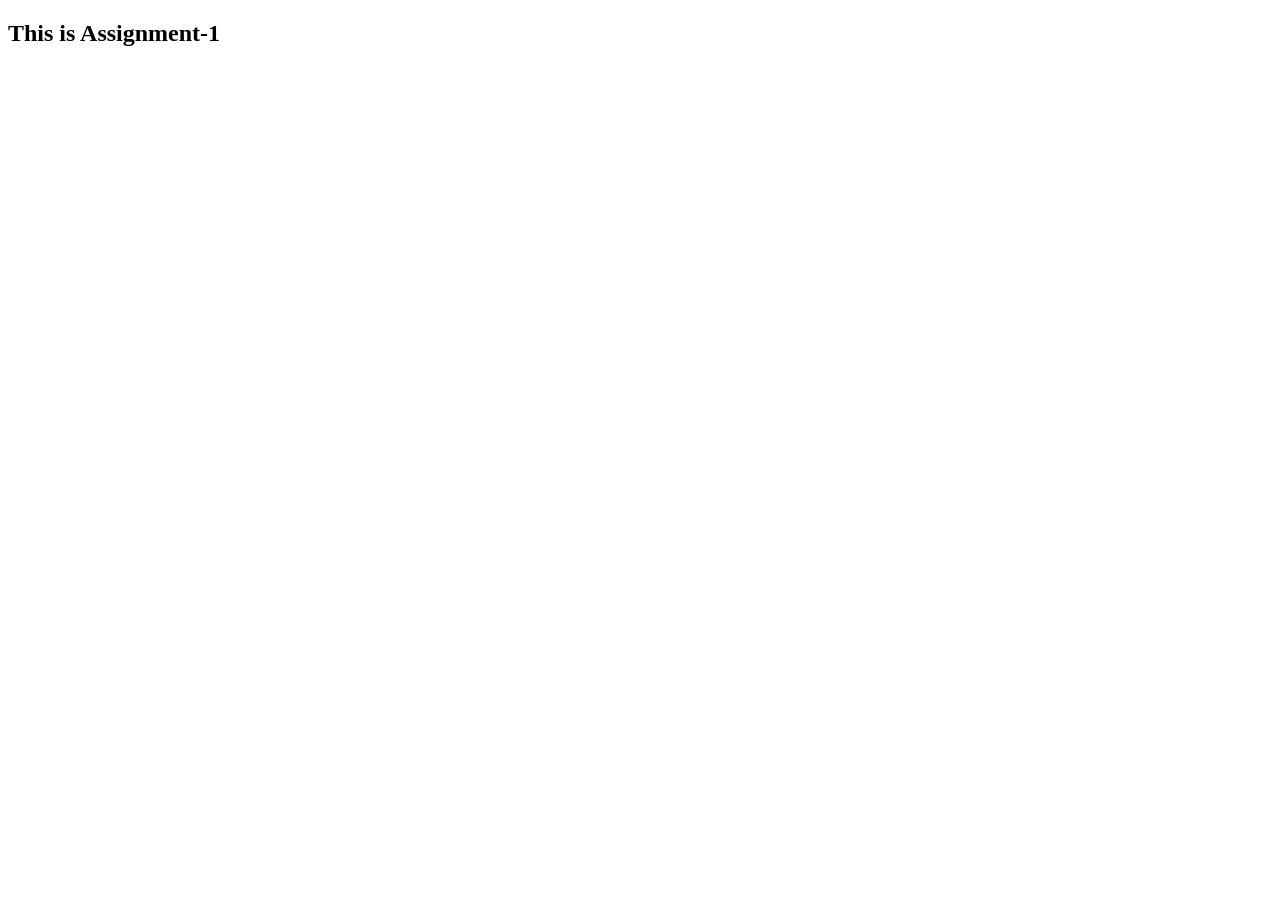
==== assignment-1.html @ f838b8c1 "first commit" ====
<!DOCTYPE html>
<html lang="en">
<head>
    <meta charset="UTF-8">
    <meta name="viewport" content="width=device-width, initial-scale=1.0">
    <link rel="stylesheet" href="CSS/styleses.css">
    <title>Assignment-01</title>
</head>
<body>
    <h2>This is Assignment-1</h2>
</body>
</html>
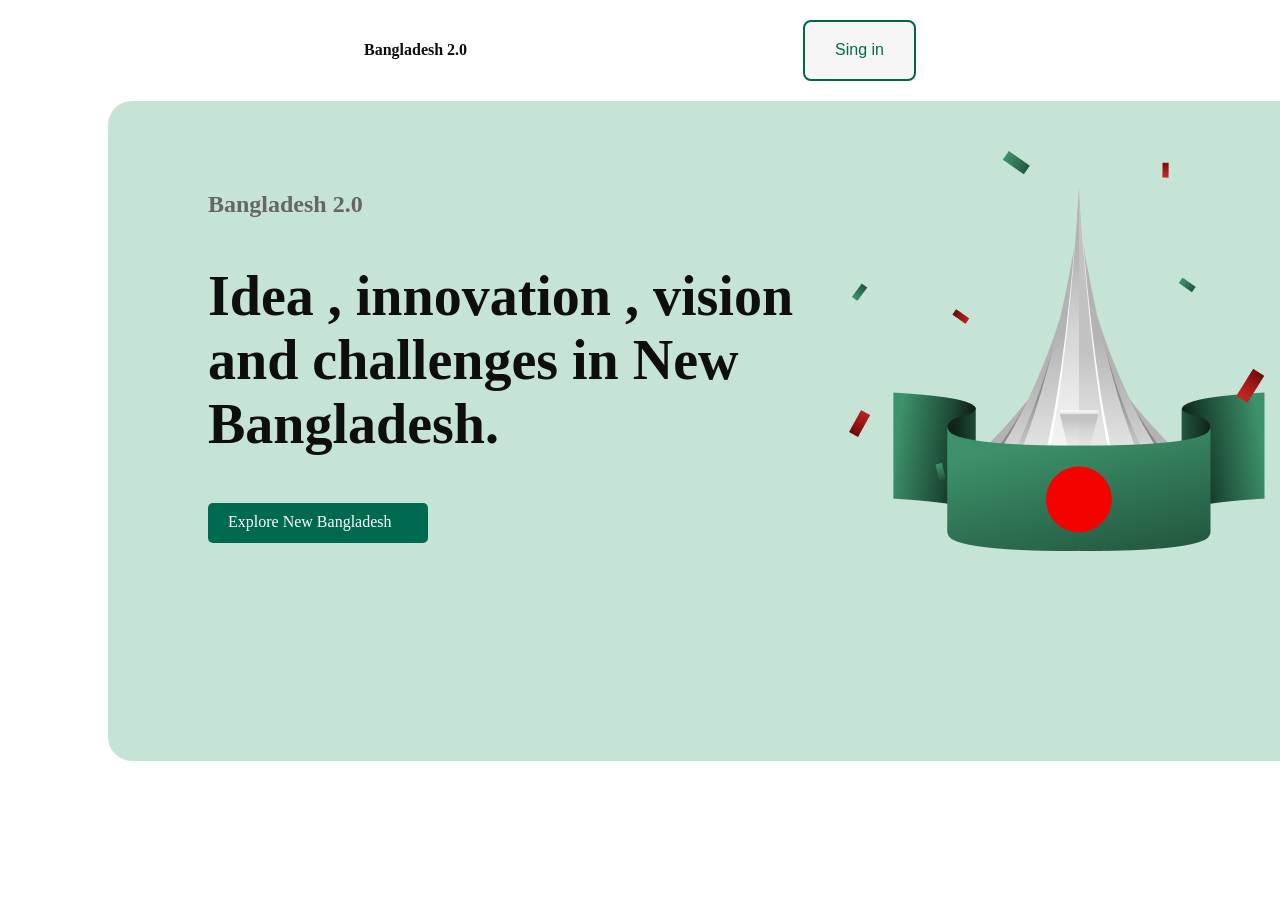
==== commit b97cb585: "This is banner section" ====
--- a/assignment-1.html
+++ b/assignment-1.html
@@ -7,6 +7,30 @@
     <title>Assignment-01</title>
 </head>
 <body>
-    <h2>This is Assignment-1</h2>
+    <div class="head-line">
+        <h4>Bangladesh 2.0</h4>
+        <button class="btn">Sing in</button>
+    </div>
+  <header>
+     <nav>
+        <div class="banner">
+            <div class="banner-description">
+               <h5>Bangladesh 2.0</h5>
+               <h1>Idea , innovation ,
+                   vision and challenges in New Bangladesh.</h1>
+               <div class="banner-btn">Explore New Bangladesh</div>
+            </div>
+            <div class="banner-image">
+                 <img src="assets/hero.png" alt="">
+            </div>
+         </div>
+     </nav>
+  </header>
+  <main>
+
+  </main>
+  <footer>
+
+  </footer>
 </body>
 </html>
--- a/CSS/styleses.css
+++ b/CSS/styleses.css
@@ -0,0 +1,71 @@
+/* This is head-line side work */
+.head-line{
+    display: flex;
+    justify-content:space-evenly;
+    margin: 20px;
+}
+.head-line h4{
+    font-size: 32px bold;
+    color: #0E0E0E;
+}
+.btn{
+    
+  background-color:#F5F5F5;
+  color: #006A50; 
+  border: 2px solid #006644; 
+  padding: 10px 30px;
+  font-size: 16px;
+  border-radius: 8px;
+  cursor: pointer;
+
+}
+/* banner park work */
+.banner{
+  margin-left: 90px;
+  background-color: #C6E4D6;
+  height: 560px;
+  width:1280px ;
+  display: flex;
+  padding: 50px 80px; */
+ align-items: center;
+  opacity: 100%;
+  border-radius: 24px;
+}
+h1{
+  color: #0E0E0E;
+  font-size: 56px;
+}
+h5{
+  color: #666;
+  font-size: 24px;
+  margin-bottom: 10px;
+}
+.banner-description{
+  margin-left: 20px;
+   width: 640px;
+   height: 360px;
+  
+}
+.banner-btn{
+  background-color: #006A50;
+  color: white;
+  padding: 10px 20px;
+  border: none;
+  height: 20px;
+  width: 180px;
+  border-radius: 5px;
+  cursor: pointer;
+  margin-bottom: 20px;
+  opacity: 100%;
+}
+.banner-image{
+  width: 474px;
+  height: 400px;
+  border-radius: 10px;
+}
+nav{
+  display: flex;
+    align-items: center;
+    justify-content: space-between;
+    margin:0px 10px;
+}
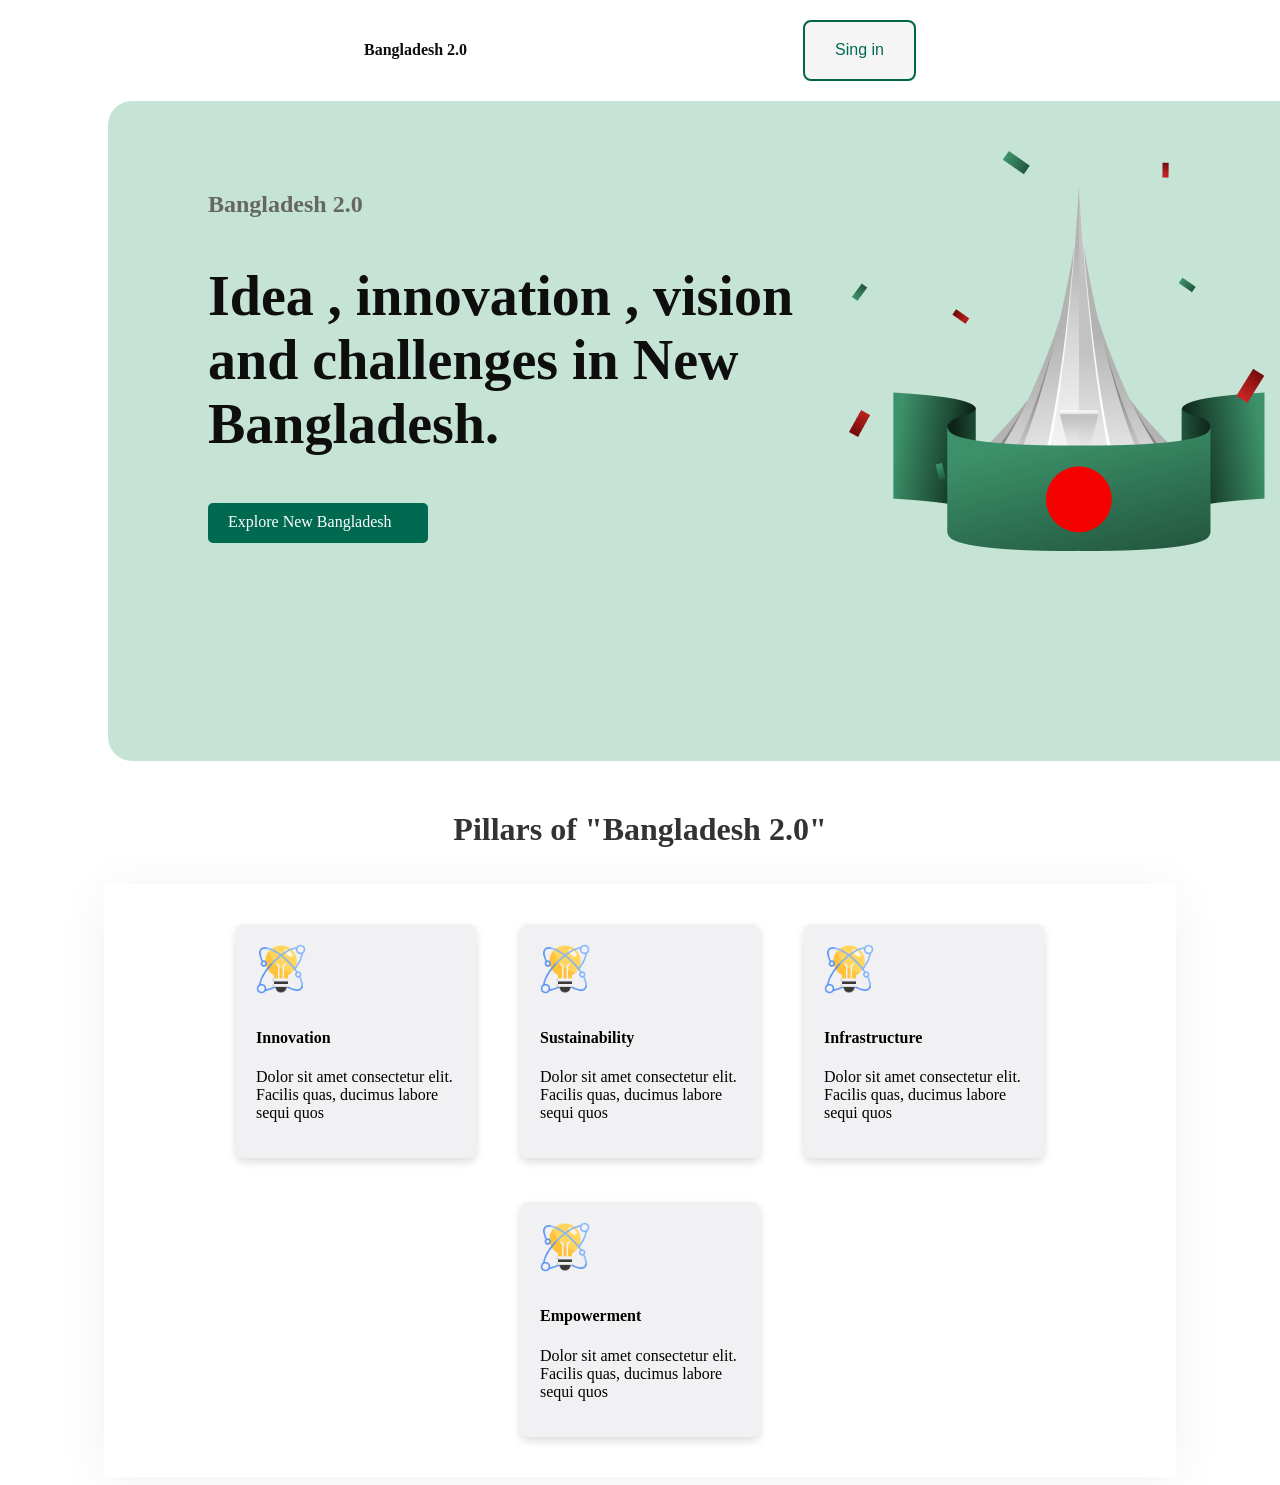
==== commit d2bb0608: "This is card part work" ====
--- a/assignment-1.html
+++ b/assignment-1.html
@@ -24,10 +24,36 @@
                  <img src="assets/hero.png" alt="">
             </div>
          </div>
-     </nav>
   </header>
   <main>
-
+        <section class="card">
+            <h2>Pillars of "Bangladesh 2.0"</h2>
+        <div class="card-info">
+            
+                <div class="card-part">
+                    <img src="assets/card-icon.png" alt="">
+                    <h4>Innovation</h4>
+                    <p>Dolor sit amet consectetur elit. Facilis quas, ducimus labore sequi quos </p>
+                </div>
+                <div class="card-part">
+                    <img src="assets/card-icon.png" alt="">
+                    <h4>Sustainability</h4>
+                    <p>Dolor sit amet consectetur elit. Facilis quas, ducimus labore sequi quos </p>
+                </div>
+                <div class="card-part">
+                    <img src="assets/card-icon.png" alt="">
+                    <h4>Infrastructure</h4>
+                    <p>Dolor sit amet consectetur elit. Facilis quas, ducimus labore sequi quos </p>
+                </div>
+                <div class="card-part">
+                    <img src="assets/card-icon.png" alt="">
+                   <h4>Empowerment</h4>
+                    <p>Dolor sit amet consectetur elit. Facilis quas, ducimus labore sequi quos </p>
+                </div>
+        </div>
+        </section>
+           
+    </nav>
   </main>
   <footer>
 
--- a/CSS/styleses.css
+++ b/CSS/styleses.css
@@ -68,4 +68,84 @@
     align-items: center;
     justify-content: space-between;
     margin:0px 10px;
-}+}
+/* card style */
+.card-part{
+  background-color: #F1F1F3;
+  border-radius: 8px;
+  padding: 20px;
+  width: 200px;
+  text-align: center;
+  box-shadow: 0 4px 8px rgb(223, 220, 220);
+  margin-bottom: 24px;
+
+}
+ .card-header{
+  margin-left: 90px;
+  font-size: 80px bold;
+ }
+ .card-description{
+
+ }
+ 
+.card-part img{
+  width: 50px;
+  margin-bottom:10px;
+}
+/* .card{
+  display: flex;
+  gap: 24px;
+}
+.card-info{
+  display: flex;
+  padding: 30px;
+  border-radius: 5px;
+  box-shadow: 0px 6px 50px 0px rgba(0, 0, 0, 0.06);
+}
+.card-part{
+      margin: 10px 30px 20px 30px;
+      padding: 10px 20px 10px 20px;
+}
+h2{
+  font-size: 24px bold;
+  margin-top: 100px;
+  margin-bottom: 5px;
+} */
+ /* Card Section Layout */
+.card {
+  display: flex;
+  flex-direction: column;
+  align-items: center;
+  text-align: center;
+  gap: 16px;
+}
+
+h2 {
+  font-size: 32px;
+  font-weight: bold;
+  margin-top: 50px;
+  margin-bottom: 20px;
+  color: #333;
+}
+
+.card-info {
+  display: flex;
+  justify-content: center;
+  flex-wrap: wrap;
+  gap: 24px;
+  padding: 30px;
+  border-radius: 5px;
+  box-shadow: 0px 6px 50px 0px rgba(0, 0, 0, 0.06);
+  max-width: 80%;
+  margin: 0 auto;
+}
+
+.card-part {
+  background-color: #F1F1F3;
+  border-radius: 8px;
+  padding: 20px;
+  width: 200px;
+  text-align:left;
+  box-shadow: 0 4px 8px rgb(223, 220, 220);
+  margin: 10px;
+}
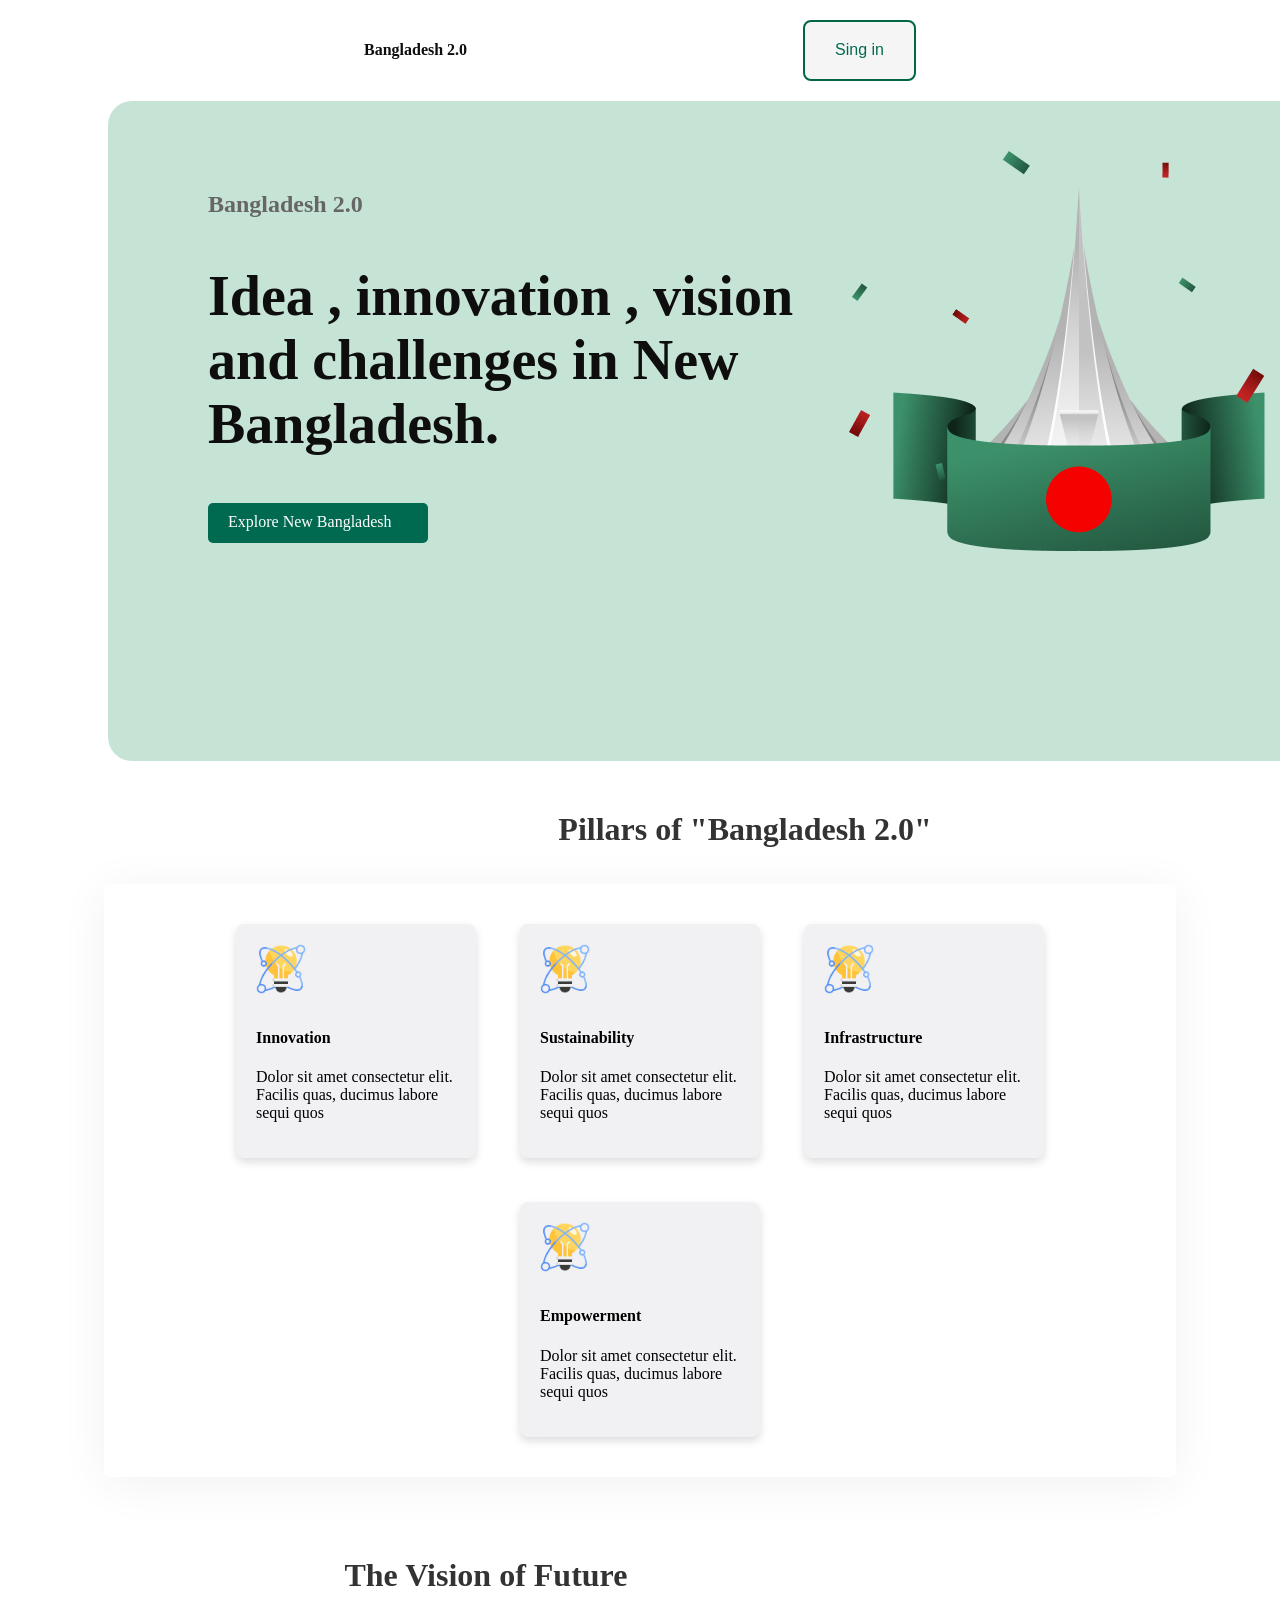
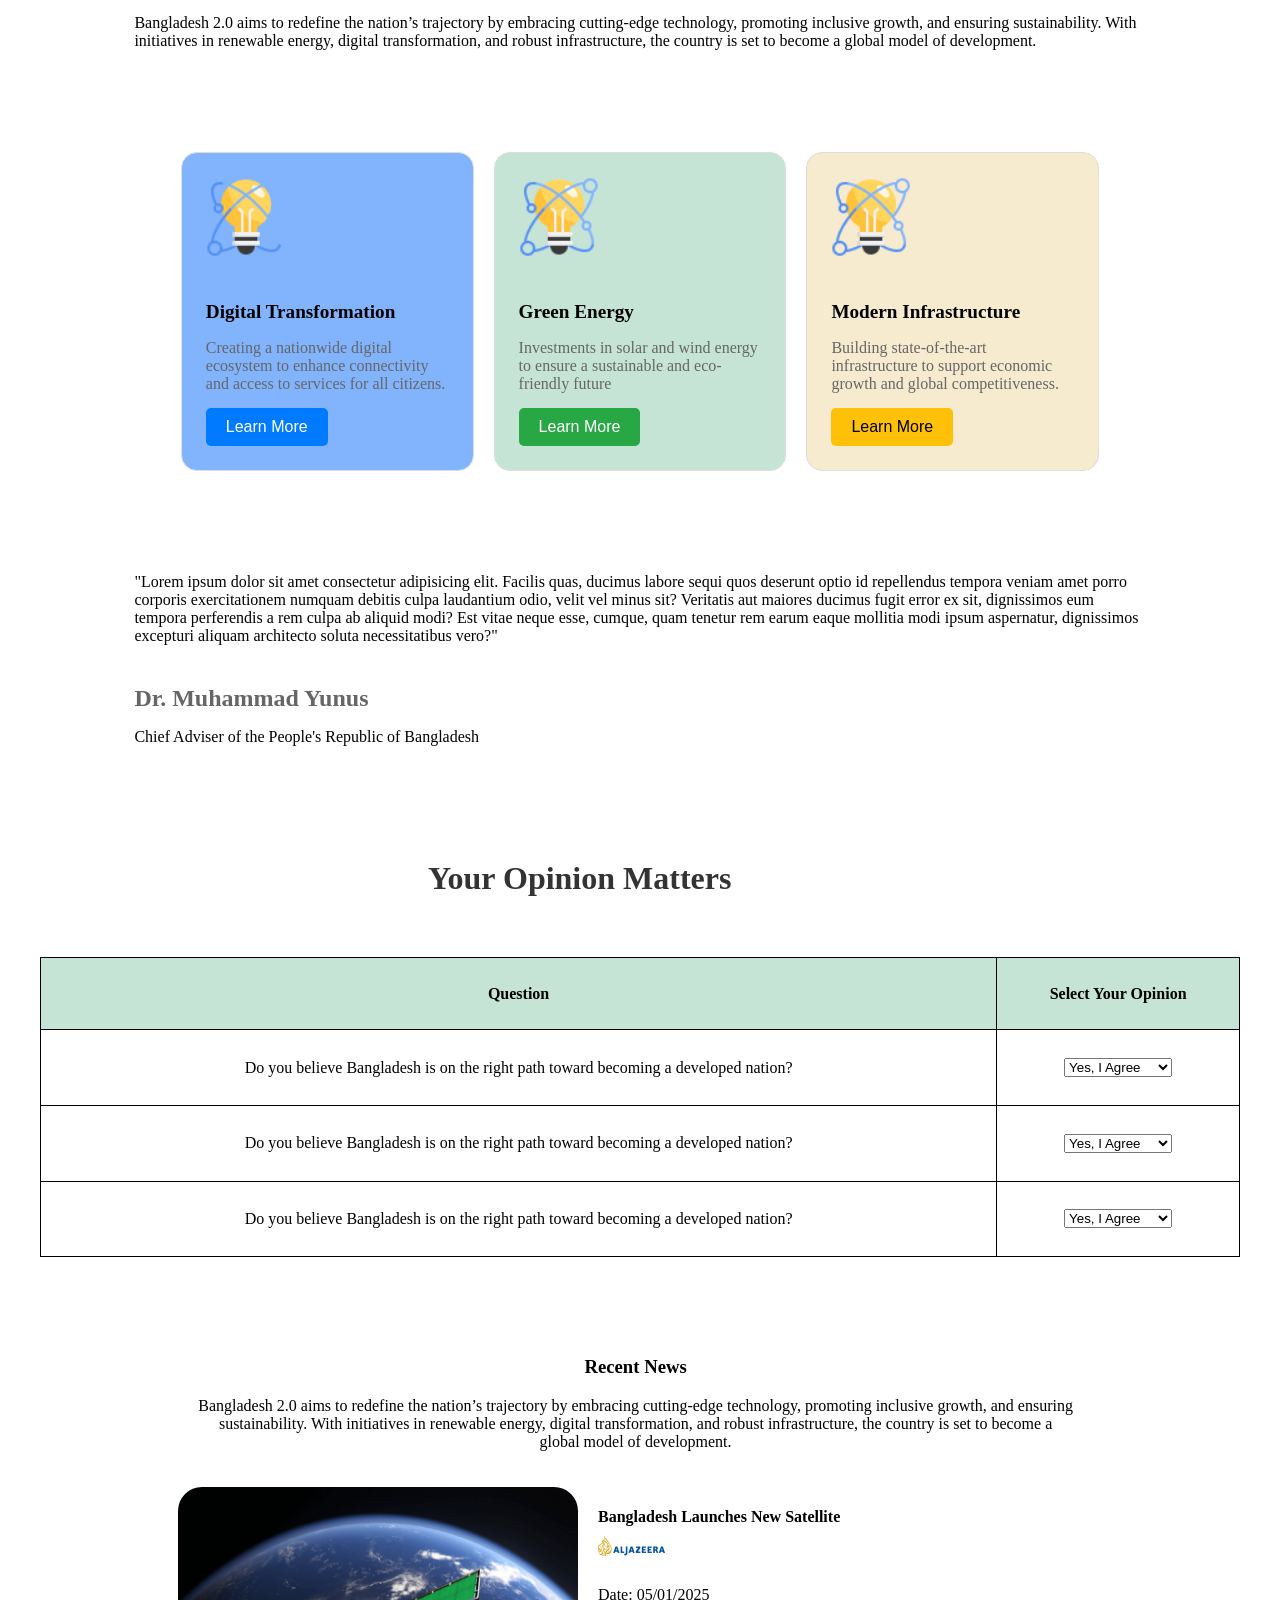
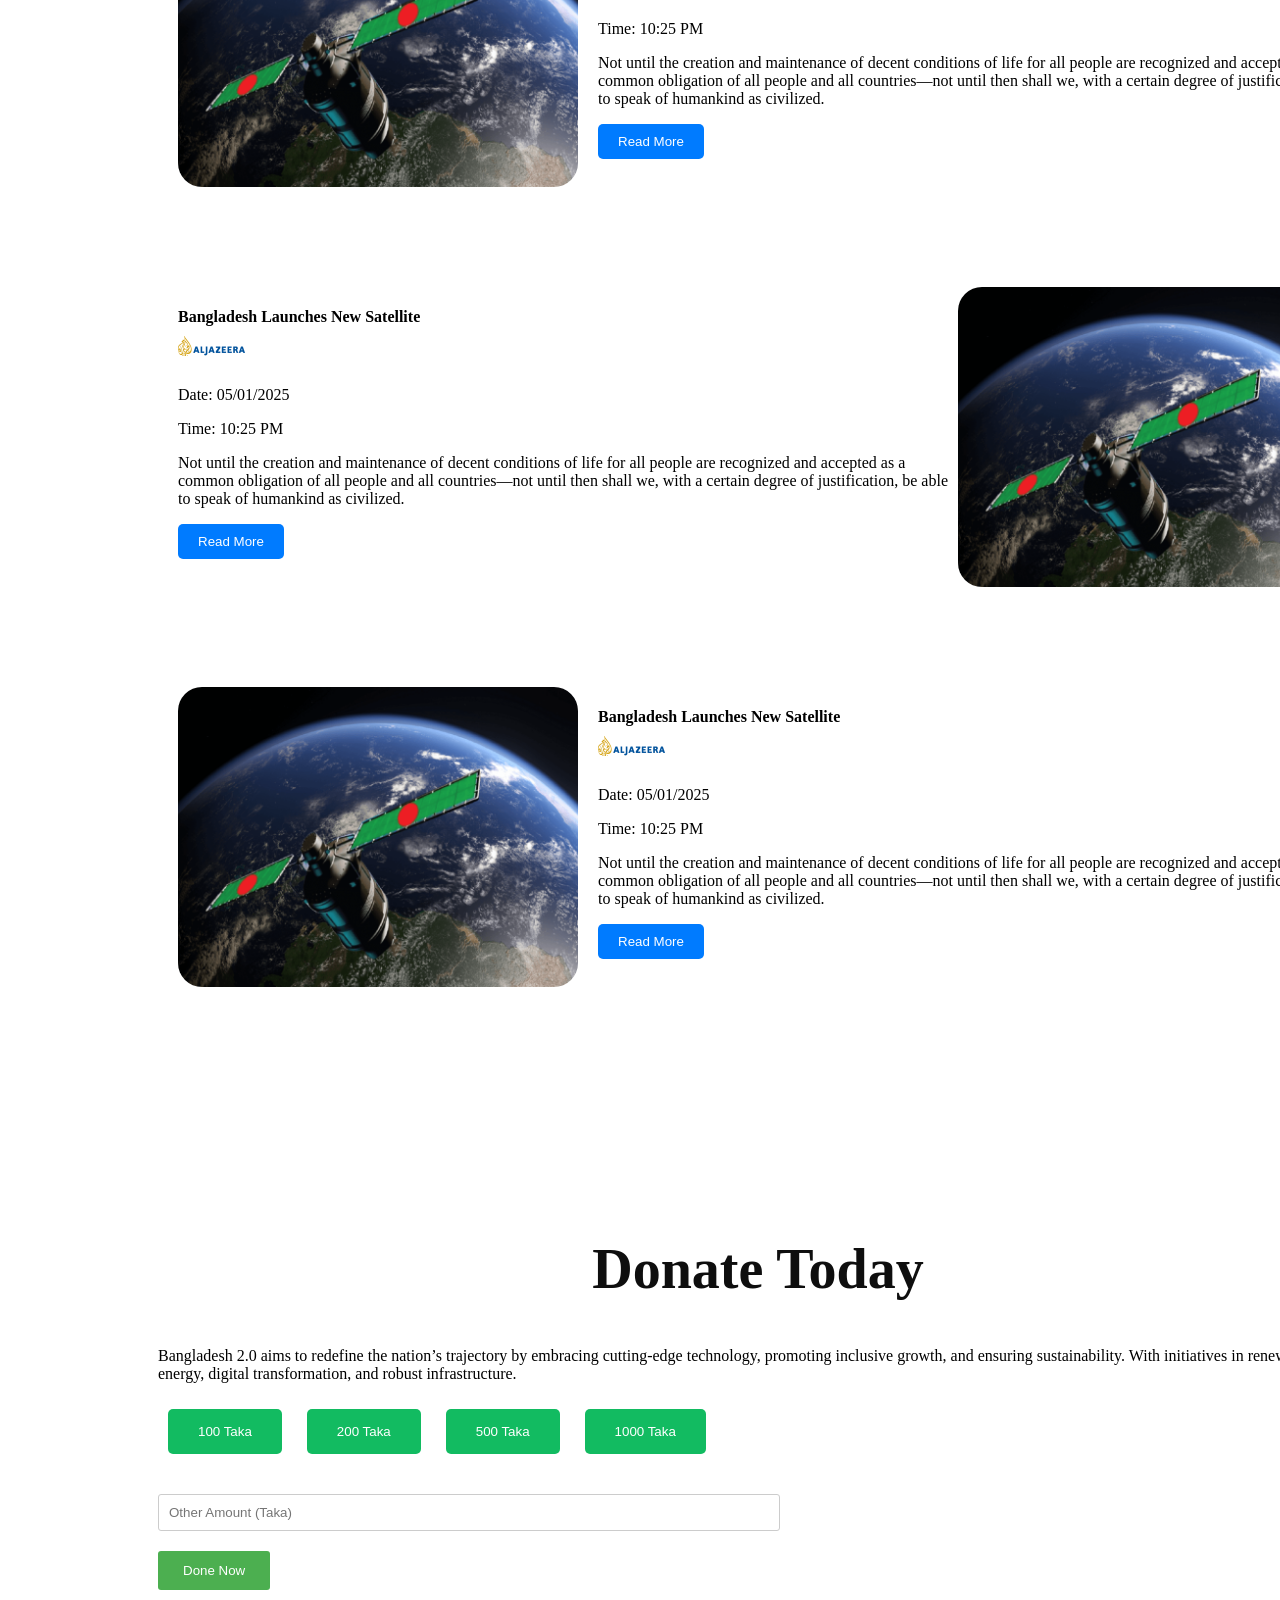
==== commit 9ca56647: "This is working 80%" ====
--- a/assignment-1.html
+++ b/assignment-1.html
@@ -24,8 +24,10 @@
                  <img src="assets/hero.png" alt="">
             </div>
          </div>
+         </nav>
   </header>
   <main>
+    <!-- card section part -->
         <section class="card">
             <h2>Pillars of "Bangladesh 2.0"</h2>
         <div class="card-info">
@@ -52,8 +54,280 @@
                 </div>
         </div>
         </section>
-           
-    </nav>
+    <section class="vission">
+       <div class="head-titile">
+        <h2>The Vision of Future</h2>
+        <p>Bangladesh 2.0 aims to redefine the nation’s trajectory by embracing cutting-edge technology, promoting inclusive growth, and ensuring sustainability. With initiatives in renewable energy, digital transformation, and robust infrastructure, the country is set to become a global model of development.</p>
+       </div><br>
+             <div class="vission-part">
+                <div class="vission-card1">
+                    <img src="assets/card-icon.png" alt="">
+                    <h4>Digital Transformation</h4>
+                    <p>Creating a nationwide digital ecosystem to enhance connectivity and access to services for all citizens.</p>
+                    <button class="btn-1">Learn More</button>
+                 </div>
+                 <div class="vission-card2">
+                    <img src="assets/card-icon.png" alt="">
+                    <h4>Green Energy</h4>
+                    <p>Investments in solar and wind energy to ensure a sustainable and eco-friendly future</p>
+                    <button class="btn-2">Learn More</button>
+                 </div>
+                 <div class="vission-card3">
+                    <img src="assets/card-icon.png" alt="">
+                    <h4>Modern Infrastructure</h4>
+                    <p>Building state-of-the-art infrastructure to support economic growth and global competitiveness.</p>
+                    <button class="btn-3">Learn More</button>
+                 </div>
+             </div>
+       <br>
+       <div class="address">
+            <p>"Lorem ipsum dolor sit amet consectetur adipisicing elit. Facilis quas, ducimus labore sequi quos deserunt optio id repellendus tempora veniam amet porro corporis exercitationem numquam debitis culpa laudantium odio, velit vel minus sit? Veritatis aut maiores ducimus fugit error ex sit, dignissimos eum tempora perferendis a rem culpa ab aliquid modi? Est vitae neque esse, cumque, quam tenetur rem earum eaque mollitia modi ipsum aspernatur, dignissimos excepturi aliquam architecto soluta necessitatibus vero?"</p>
+            <h5>Dr. Muhammad Yunus</h5>
+            <p>Chief Adviser of the People's Republic of Bangladesh</p><br>
+       </div>
+    </section>
+    <!-- <section class="opinion">
+        <h3>Your Opinion Matters</h3>
+        <div class="form">
+            <div class="row">
+              <div class="col-left">
+                 Questions
+              </div>
+              <div class="col-right">
+                Select Your Opinion
+              </div>
+            </div>
+            <div class="row">
+              <div class="col-left">
+                Do you believe Bangladesh is on the right path toward becoming a developed nation?
+              </div>
+              <div class="col-right">
+                <select>
+                  <option value="yes">Yes, I Agree</option>
+                  <option value="no">No</option>
+                </select>
+              </div>
+            </div>
+        
+            <div class="row">
+              <div class="col-left">
+                Do you believe Bangladesh is on the right path toward becoming a developed nation?
+              </div>
+              <div class="col-right">
+                <select>
+                  <option value="yes">Yes, I Agree</option>
+                  <option value="no">No</option>
+                </select>
+              </div>
+            </div>
+        
+            <div class="row">
+              <div class="col-left">
+                Do you believe Bangladesh is on the right path toward becoming a developed nation?
+              </div>
+              <div class="col-right">
+                <select>
+                  <option value="yes">Yes, I Agree</option>
+                  <option value="no">No</option>
+                </select>
+              </div>
+            </div>
+          </div>
+    </section> -->
+    <div class="ht">
+        <h2>Your Opinion Matters</h2>
+    </div>
+    <div class="table-otp">
+      <table class="table">
+        <tr>
+          <th>Question</th>
+          <th>Select Your Opinion</th>
+        </tr>
+        <tr>
+          <td>Do you believe Bangladesh is on the right path toward becoming a developed nation?   </td>
+          <td class="optn">
+            <select >
+              <option  value="yes">Yes, I Agree</option>
+              <option value="no">No, I Disagree</option>
+            </select>
+          </td>
+        </tr>
+        <tr>
+          <td>Do you believe Bangladesh is on the right path toward becoming a developed nation?   </td>
+          <td class="optn">
+            <select>
+              <option value="yes">Yes, I Agree</option>
+              <option value="no">No, I Disagree</option>
+            </select>
+          </td>
+        </tr>
+        <tr>
+          <td>Do you believe Bangladesh is on the right path toward becoming a developed nation?   </td>
+          <td class="optn">
+            <select>
+              <option value="yes">Yes, I Agree</option>
+              <option value="no">No, I Disagree</option>
+            </select>
+          </td>
+        </tr>
+      </table>
+   </div>
+    <!-- <div class="view"> 
+      <div class="view-descrip">
+        <h3>Recent News</h3>
+        <p>Bangladesh 2.0 aims to redefine the nation’s trajectory by embracing cutting-edge technology, promoting inclusive growth, and ensuring sustainability. With initiatives in renewable energy, digital transformation, and robust infrastructure, the country is set to become a global model of development.</p>
+      </div>
+      <div class="view-des">
+        <div class="news-item"> 
+          <div class="image-container">
+            <img src="assets/satelite.png" alt="">
+          </div>
+          <div class="text-container">
+            <h4>Bangladesh Launches New Satellite</h4>
+            <a href=""><img src="assets/al-jazeera.png" alt=""></a> 
+            <div class="date">
+              <p>Date: 05/01/2025</p>
+            </div>
+            <div class="time">
+              <p>Time: 10.25 PM</p>
+            </div>
+            <p>Not until the creation and maintenance of decent conditions of life for all people are recognized and accepted as a common obligation of all people and all countries—not until then shall we, with a certain degree of justification, be able to speak of humankind as civilized.</p>
+            <button>Read More</button>
+          </div>
+        </div>
+      </div>
+      <div class="view-des, des">
+        <div class="news-item"> 
+          <div class="text-container">
+            <h4>Bangladesh Launches New Satellite</h4>
+            <a href=""><img src="assets/al-jazeera.png" alt=""></a> 
+            <div class="date">
+              <p>Date: 05/01/2025</p>
+            </div>
+            <div class="time">
+              <p>Time: 10.25 PM</p>
+            </div>
+            <p>Not until the creation and maintenance of decent conditions of life for all people are recognized and accepted as a common obligation of all people and all countries—not until then shall we, with a certain degree of justification, be able to speak of humankind as civilized.</p>
+            <button>Read More</button>
+            <div class="image-container">
+              <img src="assets/satelite.png" alt="">
+            </div>
+          </div>
+        </div>
+      </div>
+      <div class="view-des">
+        <div class="news-item"> 
+          <div class="image-container">
+            <img src="assets/satelite.png" alt="">
+          </div>
+          <div class="text-container">
+            <h4>Bangladesh Launches New Satellite</h4>
+            <a href=""><img src="assets/al-jazeera.png" alt=""></a> 
+            <div class="date">
+              <p>Date: 05/01/2025</p>
+            </div>
+            <div class="time">
+              <p>Time: 10.25 PM</p>
+            </div>
+            <p>Not until the creation and maintenance of decent conditions of life for all people are recognized and accepted as a common obligation of all people and all countries—not until then shall we, with a certain degree of justification, be able to speak of humankind as civilized.</p>
+            <button>Read More</button>
+          </div>
+        </div>
+      </div>
+    </div> -->
+    <div class="view">
+      <div class="view-descrip">
+        <h3>Recent News</h3>
+        <p>
+          Bangladesh 2.0 aims to redefine the nation’s trajectory by embracing cutting-edge technology, promoting inclusive growth, and ensuring sustainability. With initiatives in renewable energy, digital transformation, and robust infrastructure, the country is set to become a global model of development.
+        </p>
+      </div>
+    
+      <div class="veiw-disign">
+         <!-- News Item 1: Image on the Left -->
+      <div class="view-des">
+        <div class="news-item">
+          <div class="image-container">
+            <img src="assets/satelite.png" alt="Bangladesh Satellite">
+          </div>
+          <div class="text-container">
+            <h4>Bangladesh Launches New Satellite</h4>
+            <a href="#"><img src="assets/al-jazeera.png" alt="Al Jazeera"></a>
+            <div class="date">
+              <p>Date: 05/01/2025</p>
+            </div>
+            <div class="time">
+              <p>Time: 10:25 PM</p>
+            </div>
+            <p>
+              Not until the creation and maintenance of decent conditions of life for all people are recognized and accepted as a common obligation of all people and all countries—not until then shall we, with a certain degree of justification, be able to speak of humankind as civilized.
+            </p>
+            <button>Read More</button>
+          </div>
+        </div>
+      </div>
+    
+      <!-- News Item 2: Image on the Right -->
+      <div class="view-des">
+        <div class="news-item reverse-layout">
+          <div class="text-container">
+            <h4>Bangladesh Launches New Satellite</h4>
+            <a href="#"><img src="assets/al-jazeera.png" alt="Al Jazeera"></a>
+            <div class="date">
+              <p>Date: 05/01/2025</p>
+            </div>
+            <div class="time">
+              <p>Time: 10:25 PM</p>
+            </div>
+            <p>
+              Not until the creation and maintenance of decent conditions of life for all people are recognized and accepted as a common obligation of all people and all countries—not until then shall we, with a certain degree of justification, be able to speak of humankind as civilized.
+            </p>
+            <button>Read More</button>
+          </div>
+          <div class="image-container">
+            <img src="assets/satelite.png" alt="Bangladesh Satellite">
+          </div>
+        </div>
+      </div>
+    
+      <!-- News Item 3: Image on the Left -->
+      <div class="view-des">
+        <div class="news-item">
+          <div class="image-container">
+            <img src="assets/satelite.png" alt="Bangladesh Satellite">
+          </div>
+          <div class="text-container">
+            <h4>Bangladesh Launches New Satellite</h4>
+            <a href="#"><img src="assets/al-jazeera.png" alt="Al Jazeera"></a>
+            <div class="date">
+              <p>Date: 05/01/2025</p>
+            </div>
+            <div class="time">
+              <p>Time: 10:25 PM</p>
+            </div>
+            <p>
+              Not until the creation and maintenance of decent conditions of life for all people are recognized and accepted as a common obligation of all people and all countries—not until then shall we, with a certain degree of justification, be able to speak of humankind as civilized.
+            </p>
+            <button>Read More</button>
+          </div>
+        </div>
+      </div>
+      </div>
+    </div>
+    <!-- Donate part work -->
+    <section class="donate-part">
+      <h1 style="text-align: center;">Donate Today</h1>
+      <p>Bangladesh 2.0 aims to redefine the nation’s trajectory by embracing cutting-edge technology, promoting inclusive growth, and ensuring sustainability. With initiatives in renewable energy, digital transformation, and robust infrastructure.</p>
+      <div class="donation-options">
+        <button class="option">100 Taka</button>
+        <button class="option">200 Taka</button>
+        <button class="option">500 Taka</button>
+        <button class="option">1000 Taka</button>
+      </div>
+      <input type="text" id="otherAmount" placeholder="Other Amount (Taka)">
+
+      <button style="text-align: center" class="done-button">Done Now</button>
+    </section>
   </main>
   <footer>
 
--- a/CSS/styleses.css
+++ b/CSS/styleses.css
@@ -1,151 +1,385 @@
 /* This is head-line side work */
 .head-line{
-    display: flex;
-    justify-content:space-evenly;
-    margin: 20px;
+  display: flex;
+  justify-content:space-evenly;
+  margin: 20px;
 }
 .head-line h4{
-    font-size: 32px bold;
-    color: #0E0E0E;
+  font-size: 32px bold;
+  color: #0E0E0E;
 }
 .btn{
-    
-  background-color:#F5F5F5;
-  color: #006A50; 
-  border: 2px solid #006644; 
-  padding: 10px 30px;
-  font-size: 16px;
-  border-radius: 8px;
-  cursor: pointer;
+  
+background-color:#F5F5F5;
+color: #006A50; 
+border: 2px solid #006644; 
+padding: 10px 30px;
+font-size: 16px;
+border-radius: 8px;
+cursor: pointer;
 
 }
 /* banner park work */
 .banner{
-  margin-left: 90px;
-  background-color: #C6E4D6;
-  height: 560px;
-  width:1280px ;
+margin-left: 90px;
+background-color: #C6E4D6;
+height: 560px;
+width:1280px ;
+display: flex;
+padding: 50px 80px; */
+align-items: center;
+opacity: 100%;
+border-radius: 24px;
+}
+h1{
+color: #0E0E0E;
+font-size: 56px;
+}
+h5{
+color: #666;
+font-size: 24px;
+margin-bottom: 10px;
+}
+.banner-description{
+margin-left: 20px;
+ width: 640px;
+ height: 360px;
+
+}
+.banner-btn{
+background-color: #006A50;
+color: white;
+padding: 10px 20px;
+border: none;
+height: 20px;
+width: 180px;
+border-radius: 5px;
+cursor: pointer;
+margin-bottom: 20px;
+opacity: 100%;
+}
+.banner-image{
+width: 474px;
+height: 400px;
+border-radius: 10px;
+}
+nav{
+display: flex;
+  align-items: center;
+  justify-content: space-between;
+  margin:0px 10px;
+}
+/* card style */
+.card-part{
+background-color: #F1F1F3;
+border-radius: 8px;
+padding: 20px;
+width: 200px;
+text-align: center;
+box-shadow: 0 4px 8px rgb(223, 220, 220);
+margin-bottom: 24px;
+
+}
+.card-header{
+margin-left: 90px;
+font-size: 80px bold;
+}
+.card-part img{
+width: 50px;
+margin-bottom:10px;
+}
+.card {
+display: flex;
+flex-direction: column;
+align-items: center;
+text-align: center;
+gap: 16px;
+}
+
+h2 {
+font-size: 32px;
+font-weight: bold;
+margin-top: 50px;
+margin-bottom: 20px;
+color: #333;
+}
+
+.card-info {
+display: flex;
+justify-content: center;
+flex-wrap: wrap;
+gap: 24px;
+padding: 30px;
+border-radius: 5px;
+box-shadow: 0px 6px 50px 0px rgba(0, 0, 0, 0.06);
+max-width: 80%;
+margin: 0 auto;
+}
+
+.card-part {
+background-color: #F1F1F3;
+border-radius: 8px;
+padding: 20px;
+width: 200px;
+text-align:left;
+box-shadow: 0 4px 8px rgb(223, 220, 220);
+margin: 10px;
+}
+/* Vision cards container */
+.vission-part {
+display: flex;
+justify-content: center;
+gap: 20px;
+padding: 20px;
+border-radius: 10px;
+}
+
+.vission-card1 {
+background: #81B4FC;
+border: 1px solid #ddd;
+text-align:left;
+width: 25%;
+padding: 24px 24px;
+border-radius: 16px;
+}
+.vission-card2 {
+background: #C6E4D6;
+border: 1px solid #ddd;
+text-align:left;
+width: 25%;
+padding: 24px 24px;
+border-radius: 16px;
+}
+.vission-card3 {
+background: #F7EBCF;
+border: 1px solid #ddd;
+text-align:left;
+width: 25%;
+padding: 24px 24px;
+border-radius: 16px;
+}
+
+.vission-card1 img, .vission-card2 img, .vission-card3 img {
+width: 80px;
+height: auto;
+margin-bottom: 15px;
+}
+
+.vission-card1 h4, .vission-card2 h4, .vission-card3 h4 {
+font-size: 1.2rem;
+font-weight: bold;
+margin-bottom: 10px;
+}
+
+.vission-card1 p, .vission-card2 p, .vission-card3 p {
+font-size: 1rem;
+color: #666;
+margin-bottom: 15px;
+}
+
+/* Button styles with unique colors */
+.btn-1 {
+background-color: #007bff; /* Blue */
+color: white;
+border: none;
+padding: 10px 20px;
+border-radius: 5px;
+cursor: pointer;
+font-size: 1rem;
+/* transition: background-color 0.3s; */
+}
+
+.btn-1:hover {
+background-color: #0056b3;
+}
+
+.btn-2 {
+background-color: #28a745; /* Green */
+color: white;
+border: none;
+padding: 10px 20px;
+border-radius: 5px;
+cursor: pointer;
+font-size: 1rem;
+transition: background-color 0.3s;
+}
+
+.btn-2:hover {
+background-color: #1e7e34;
+}
+
+.btn-3 {
+background-color: #ffc107; /* Yellow */
+color: black;
+border: none;
+padding: 10px 20px;
+border-radius: 5px;
+cursor: pointer;
+font-size: 1rem;
+transition: background-color 0.3s;
+}
+
+.btn-3:hover {
+background-color: #e0a800;
+}
+.vission{
+display: flex;
+justify-content: center;
+flex-wrap: wrap;
+gap: 24px;
+padding: 30px;
+border-radius: 5px;
+max-width: 80%;
+margin: 0 auto;
+}
+
+
+/* Table-form */
+.table{
+  width:1200px;
+  height:300px;
+  border-radius: 16px;
+  border-collapse: collapse;
+}
+th, td, tr{
+border: 1px solid black;
+font-size: 16px black;
+text-align: center;
+}
+th{
+background-color: #C6E4D6;
+font-size: 20px black;
+}
+.otp{
+background-color: #0056b3;
+}
+.table-otp{
+display: flex;
+justify-content: center;
+gap: 20px;
+padding: 20px 32px;
+border-radius: 10px;
+margin-top: 40px;
+}
+.ht, h2{
+margin-left: 210px;
+font-size: 40px bold black;
+}
+/* veiw part work */
+.view {
+justify-content: space-between;
+margin-bottom: 20px;
+margin-left: 170px;
+}
+
+.view-descrip {
+margin-top: 40px;
+padding: 20px;
+}
+
+.view-des {
+width: 1200px;
+height: 400px;
+}
+
+.news-item {
+display: flex;
+}
+
+.image-container {
+height: 300px;
+width: 400px;
+margin-right: 20px;
+
+}
+
+.image-container img {
+width: 400px;
+height: 300px;
+border-radius: 24px;
+}
+
+.text-container h4 {
+margin-bottom: 10px;
+font-size: 40px bold;
+}
+
+.text-container a {
+display: inline-block;
+margin-bottom: 10px;
+}
+
+.text-container a img {
+height: 20px; 
+}
+
+.date, .time {
+margin-bottom: 5px;
+}
+
+button {
+background-color: #007bff;
+color: #fff;
+border: none;
+padding: 10px 20px;
+border-radius: 5px;
+cursor: pointer;
+}
+.veiw, .veiw-design{
+
+}
+.view-descrip {
+text-align: center;
+width: 80%;
+margin-bottom: 20px;
+}
+/* Donate part work */
+.donate-part{
+  height: 400px;
+  width: 1200px;
+  margin: 150px;
+}
+.container {
+  text-align: center;
+  padding: 20px;
+  background-color: #fff;
+  border-radius: 5px;
+}
+.donation-options {
   display: flex;
-  padding: 50px 80px; */
- align-items: center;
-  opacity: 100%;
-  border-radius: 24px;
-}
-h1{
-  color: #0E0E0E;
-  font-size: 56px;
-}
-h5{
-  color: #666;
-  font-size: 24px;
-  margin-bottom: 10px;
-}
-.banner-description{
-  margin-left: 20px;
-   width: 640px;
-   height: 360px;
-  
-}
-.banner-btn{
-  background-color: #006A50;
-  color: white;
-  padding: 10px 20px;
+  margin-bottom: 20px;
+}
+
+.option {
+  background-color: #12bb61;
   border: none;
-  height: 20px;
-  width: 180px;
+  padding: 15px 30px;
   border-radius: 5px;
   cursor: pointer;
+  margin: 10px 15px 20px 10px;
+  
+}
+
+.option:hover {
+  background-color: #09ef93;
+}
+
+#otherAmount {
+  width: 50%;
+  display: flex;
+  padding: 10px;
+  border: 1px solid #ccc;
+  border-radius: 3px;
   margin-bottom: 20px;
-  opacity: 100%;
-}
-.banner-image{
-  width: 474px;
-  height: 400px;
-  border-radius: 10px;
-}
-nav{
-  display: flex;
-    align-items: center;
-    justify-content: space-between;
-    margin:0px 10px;
-}
-/* card style */
-.card-part{
-  background-color: #F1F1F3;
-  border-radius: 8px;
-  padding: 20px;
-  width: 200px;
-  text-align: center;
-  box-shadow: 0 4px 8px rgb(223, 220, 220);
-  margin-bottom: 24px;
-
-}
- .card-header{
-  margin-left: 90px;
-  font-size: 80px bold;
- }
- .card-description{
-
- }
- 
-.card-part img{
-  width: 50px;
-  margin-bottom:10px;
-}
-/* .card{
-  display: flex;
-  gap: 24px;
-}
-.card-info{
-  display: flex;
-  padding: 30px;
-  border-radius: 5px;
-  box-shadow: 0px 6px 50px 0px rgba(0, 0, 0, 0.06);
-}
-.card-part{
-      margin: 10px 30px 20px 30px;
-      padding: 10px 20px 10px 20px;
-}
-h2{
-  font-size: 24px bold;
-  margin-top: 100px;
-  margin-bottom: 5px;
-} */
- /* Card Section Layout */
-.card {
-  display: flex;
-  flex-direction: column;
-  align-items: center;
-  text-align: center;
-  gap: 16px;
-}
-
-h2 {
-  font-size: 32px;
-  font-weight: bold;
-  margin-top: 50px;
-  margin-bottom: 20px;
-  color: #333;
-}
-
-.card-info {
-  display: flex;
+}
+
+.done-button {
+  background-color: #4CAF50;
+  color: white;
+  border: none;
+  padding: 12px 25px;
+  border-radius: 3px;
+  cursor: pointer;
   justify-content: center;
-  flex-wrap: wrap;
-  gap: 24px;
-  padding: 30px;
-  border-radius: 5px;
-  box-shadow: 0px 6px 50px 0px rgba(0, 0, 0, 0.06);
-  max-width: 80%;
-  margin: 0 auto;
-}
-
-.card-part {
-  background-color: #F1F1F3;
-  border-radius: 8px;
-  padding: 20px;
-  width: 200px;
-  text-align:left;
-  box-shadow: 0 4px 8px rgb(223, 220, 220);
-  margin: 10px;
-}
+  
+}
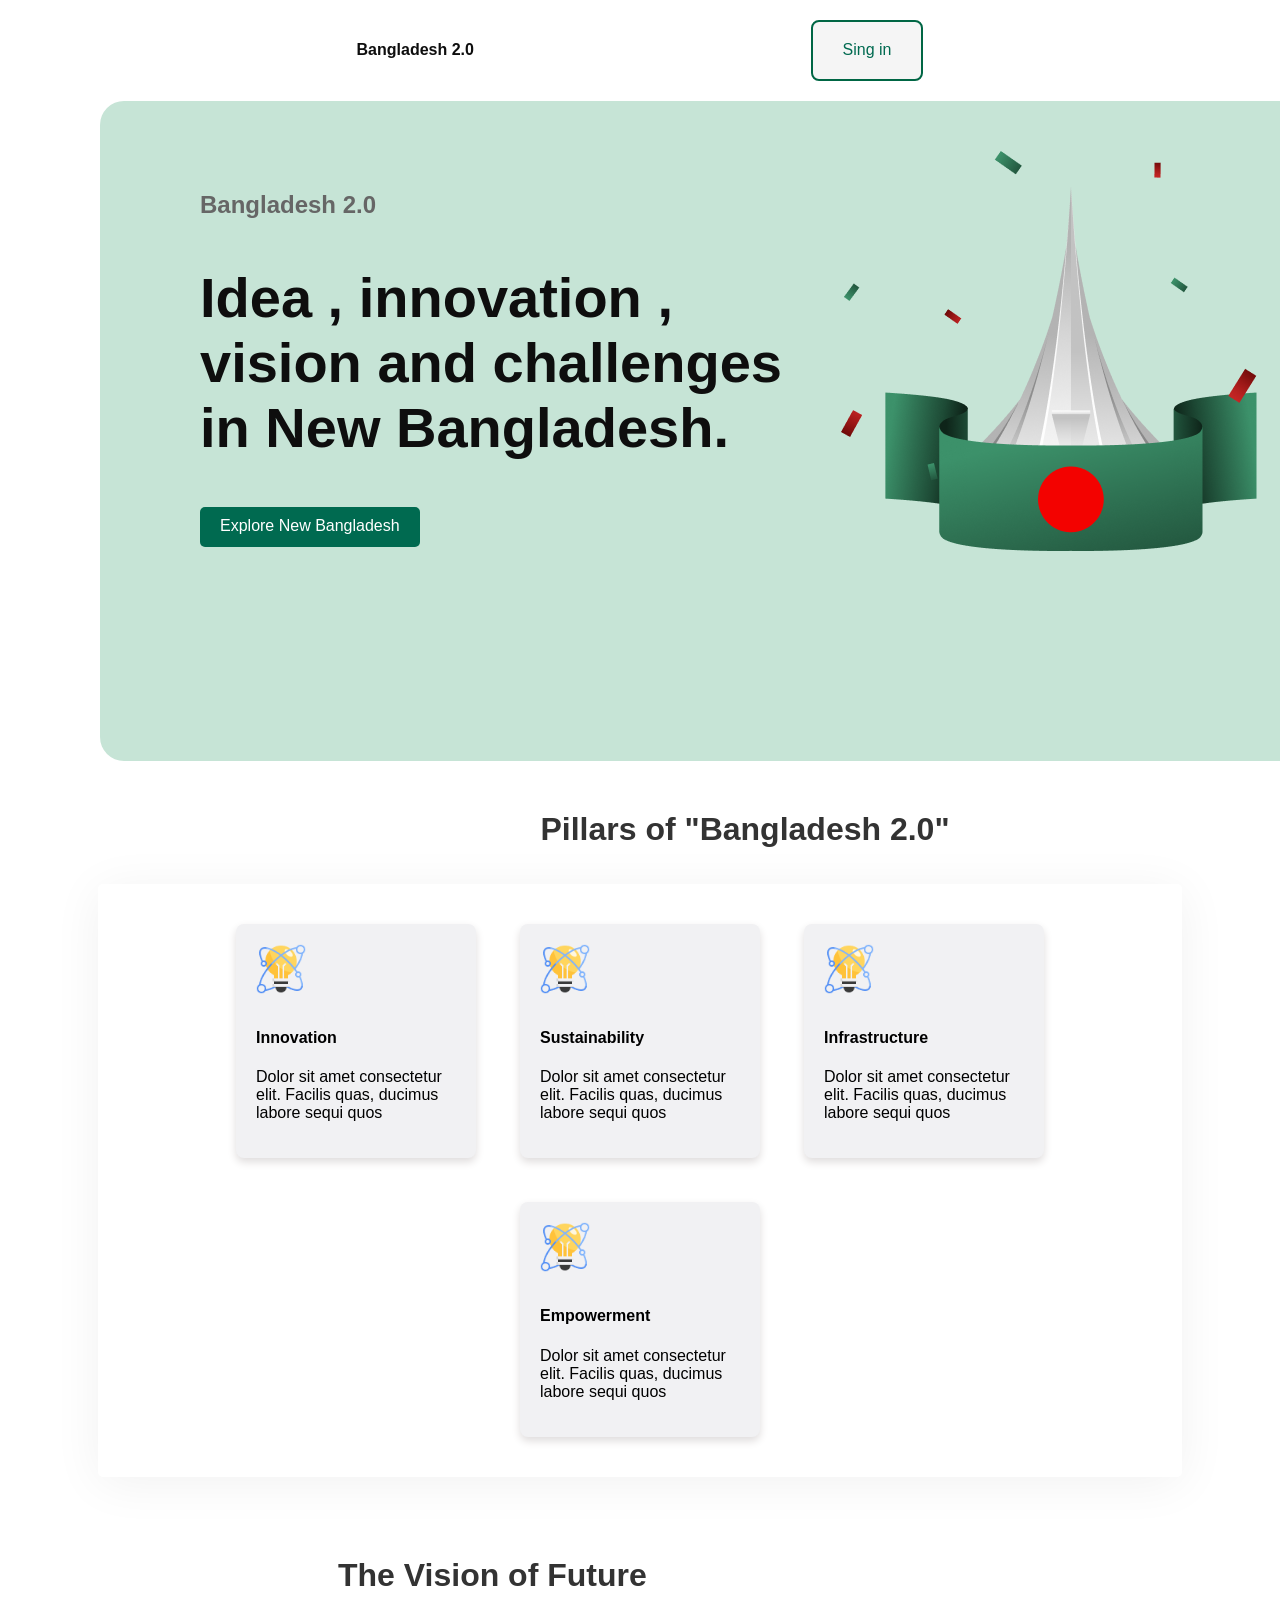
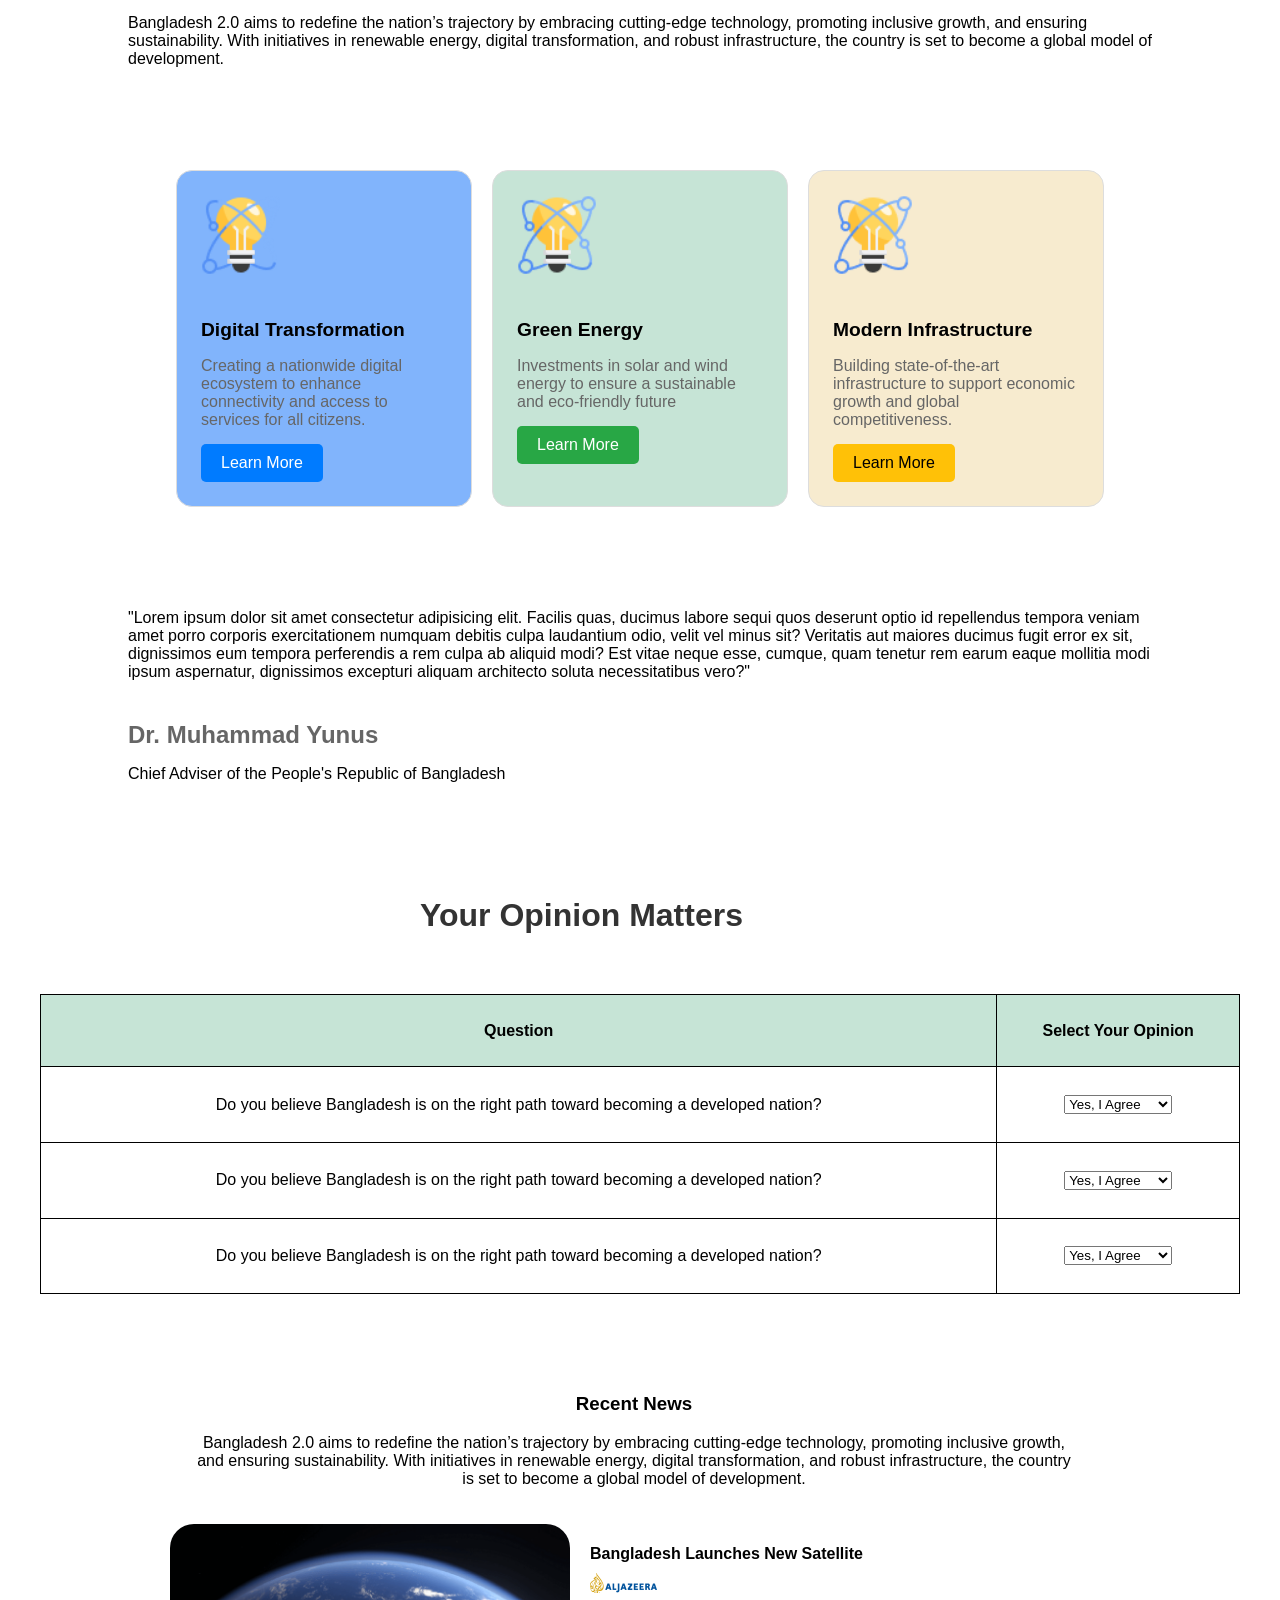
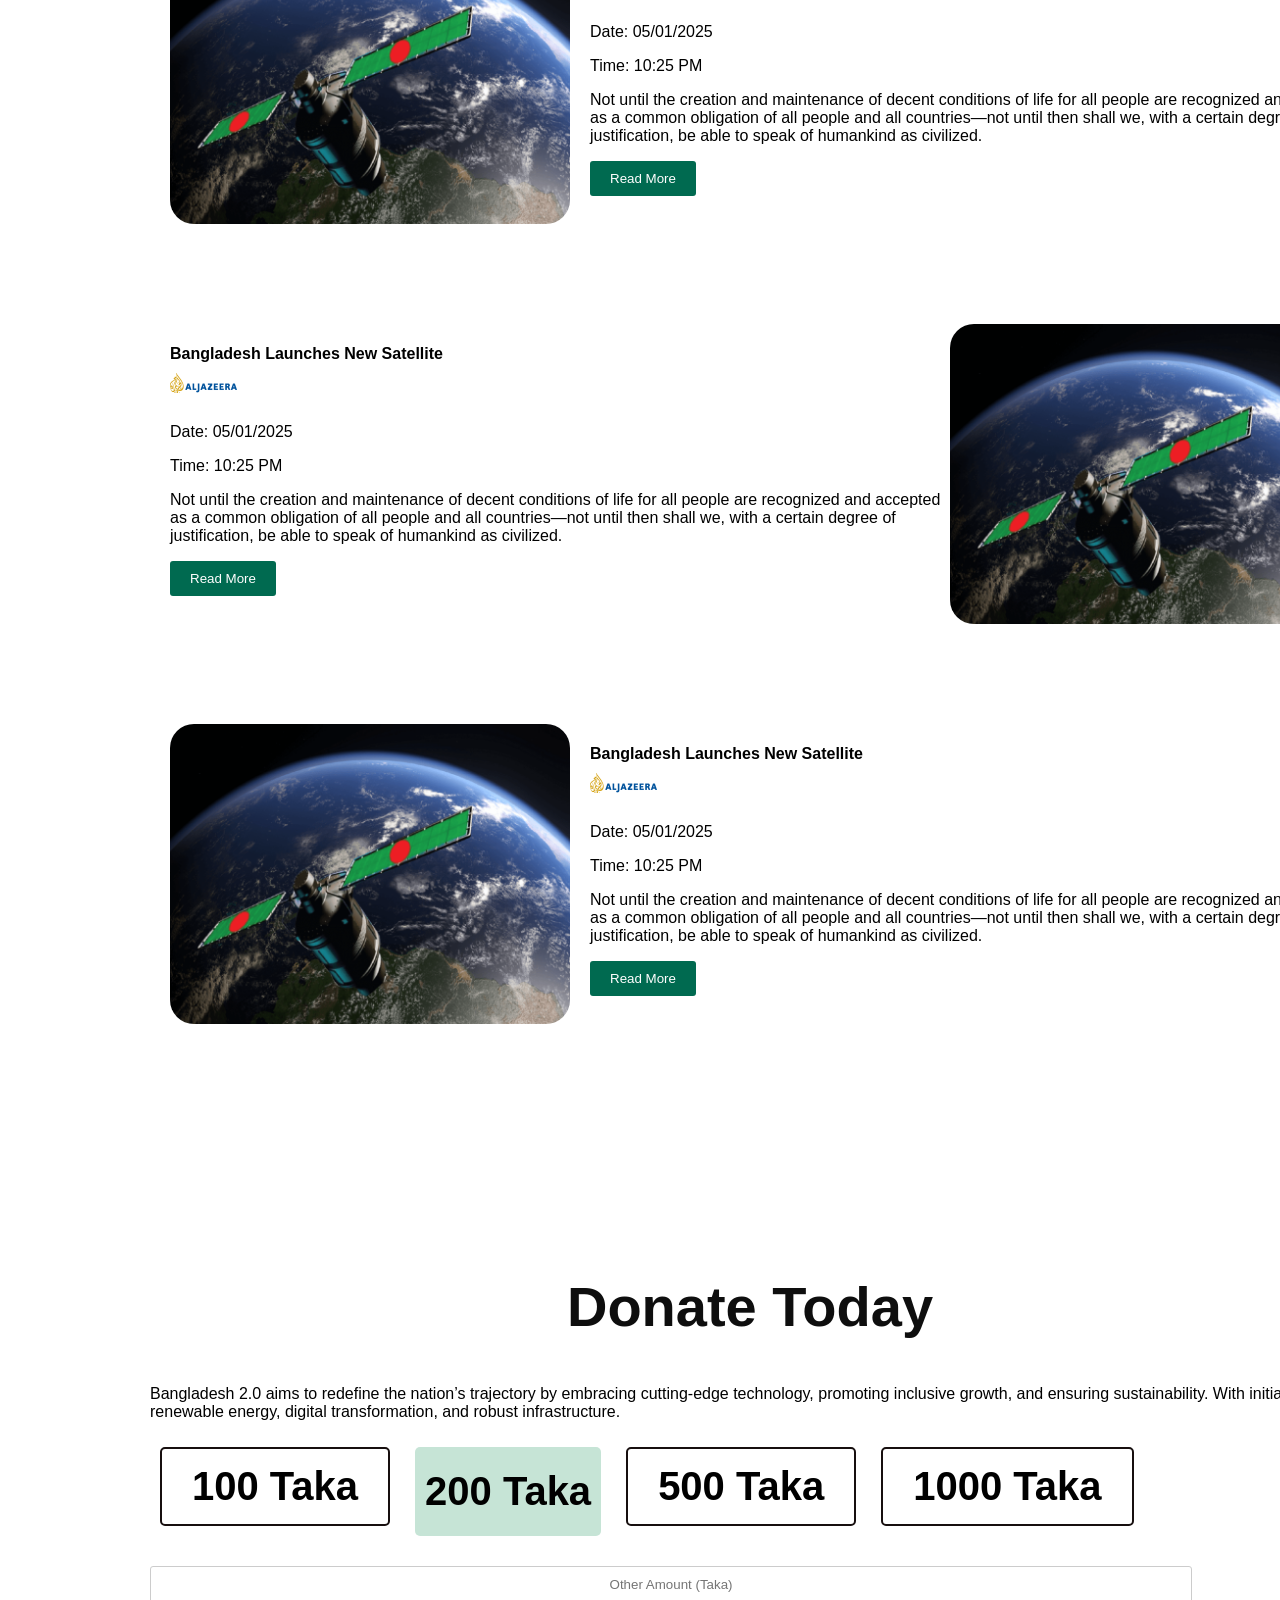
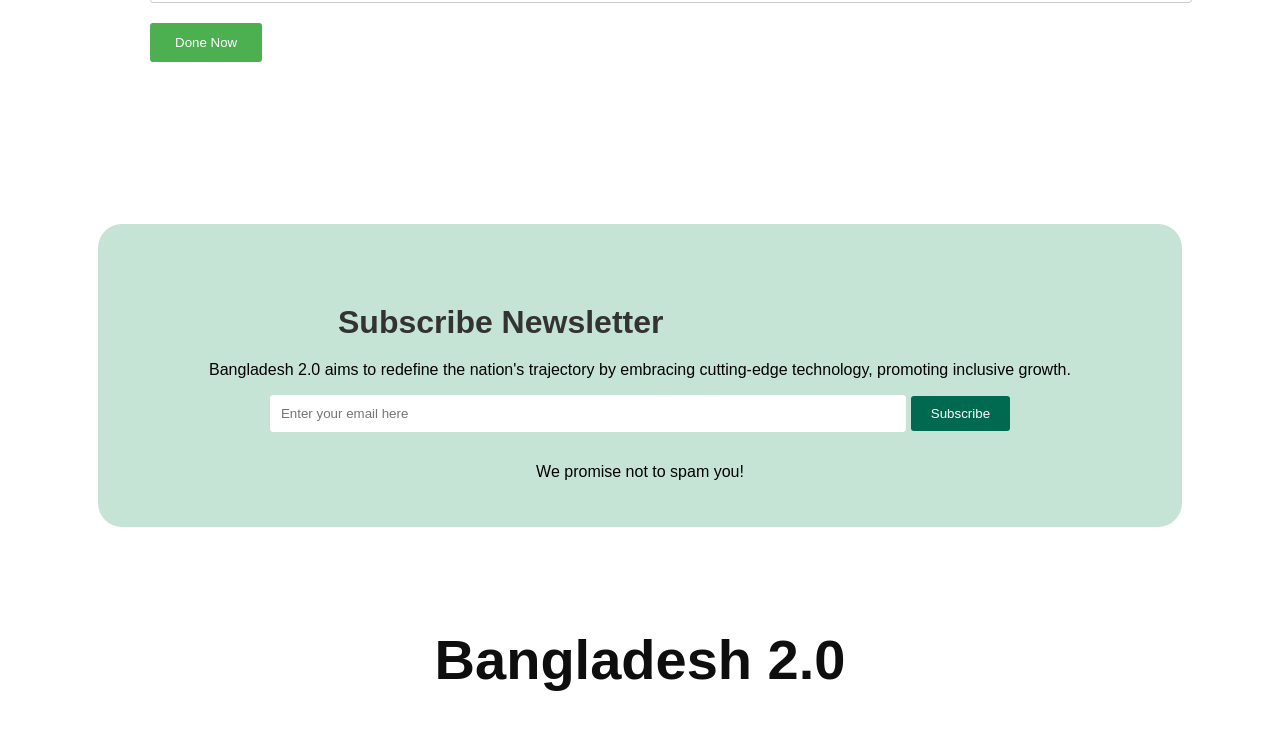
==== commit 1cb331f9: "This is my fainal assignment-01" ====
--- a/assignment-1.html
+++ b/assignment-1.html
@@ -86,54 +86,6 @@
             <p>Chief Adviser of the People's Republic of Bangladesh</p><br>
        </div>
     </section>
-    <!-- <section class="opinion">
-        <h3>Your Opinion Matters</h3>
-        <div class="form">
-            <div class="row">
-              <div class="col-left">
-                 Questions
-              </div>
-              <div class="col-right">
-                Select Your Opinion
-              </div>
-            </div>
-            <div class="row">
-              <div class="col-left">
-                Do you believe Bangladesh is on the right path toward becoming a developed nation?
-              </div>
-              <div class="col-right">
-                <select>
-                  <option value="yes">Yes, I Agree</option>
-                  <option value="no">No</option>
-                </select>
-              </div>
-            </div>
-        
-            <div class="row">
-              <div class="col-left">
-                Do you believe Bangladesh is on the right path toward becoming a developed nation?
-              </div>
-              <div class="col-right">
-                <select>
-                  <option value="yes">Yes, I Agree</option>
-                  <option value="no">No</option>
-                </select>
-              </div>
-            </div>
-        
-            <div class="row">
-              <div class="col-left">
-                Do you believe Bangladesh is on the right path toward becoming a developed nation?
-              </div>
-              <div class="col-right">
-                <select>
-                  <option value="yes">Yes, I Agree</option>
-                  <option value="no">No</option>
-                </select>
-              </div>
-            </div>
-          </div>
-    </section> -->
     <div class="ht">
         <h2>Your Opinion Matters</h2>
     </div>
@@ -320,17 +272,28 @@
       <p>Bangladesh 2.0 aims to redefine the nation’s trajectory by embracing cutting-edge technology, promoting inclusive growth, and ensuring sustainability. With initiatives in renewable energy, digital transformation, and robust infrastructure.</p>
       <div class="donation-options">
         <button class="option">100 Taka</button>
-        <button class="option">200 Taka</button>
+        <button class="opt">200 Taka</button>
         <button class="option">500 Taka</button>
         <button class="option">1000 Taka</button>
       </div>
       <input type="text" id="otherAmount" placeholder="Other Amount (Taka)">
 
-      <button style="text-align: center" class="done-button">Done Now</button>
+      <button class="done-button">Done Now</button>
     </section>
+
+    <!-- Subscribtion part -->
+     <div class="subscrib-part">
+  <h2>Subscribe Newsletter</h2>
+        <p>Bangladesh 2.0 aims to redefine the nation's trajectory by embracing cutting-edge technology, promoting inclusive growth.</p>
+        <form>
+          <input type="email" placeholder="Enter your email here" >
+          <button type="submit">Subscribe</button>
+        </form>
+        <p>We promise not to spam you!</p>
+      </div>
   </main>
-  <footer>
-
+  <footer class="foot">
+<h1>Bangladesh 2.0</h1>
   </footer>
 </body>
 </html>
--- a/CSS/styleses.css
+++ b/CSS/styleses.css
@@ -1,3 +1,8 @@
+body {
+  font-family: sans-serif; 
+  margin: 0;
+  padding: 0;
+}
 /* This is head-line side work */
 .head-line{
   display: flex;
@@ -102,6 +107,7 @@
 margin-top: 50px;
 margin-bottom: 20px;
 color: #333;
+text-align: left;
 }
 
 .card-info {
@@ -338,6 +344,7 @@
   height: 400px;
   width: 1200px;
   margin: 150px;
+  justify-items: center;
 }
 .container {
   text-align: center;
@@ -351,25 +358,43 @@
 }
 
 .option {
-  background-color: #12bb61;
-  border: none;
+  border:2px solid #170f0f;
+  background-color: white;
   padding: 15px 30px;
   border-radius: 5px;
   cursor: pointer;
+  color: black;
+  font-size: 40px;
+  font-weight: bold; 
   margin: 10px 15px 20px 10px;
   
 }
-
+.opt{
+  background-color: #C6E4D6;
+  border: none;
+  padding: 15px 10px;
+  border-radius: 5px;
+  cursor: pointer;
+  color: black;
+  margin: 10px 15px 10px 10px;
+  font-size: 40px; 
+  font-weight: bold; 
+  
+}
 .option:hover {
   background-color: #09ef93;
 }
+.opt:hover {
+  background-color: #b1bcb8;
+}
 
 #otherAmount {
-  width: 50%;
+  width: 85%;
   display: flex;
   padding: 10px;
   border: 1px solid #ccc;
   border-radius: 3px;
+  text-align: center;
   margin-bottom: 20px;
 }
 
@@ -382,4 +407,41 @@
   cursor: pointer;
   justify-content: center;
   
+}
+
+
+/* subscribe part design */
+.subscrib-part{
+  width: 80%;
+  margin: 50px auto;
+  padding: 30px;
+  background-color: #C6E4D6;
+  border-radius: 24px;
+  text-align:center;
+}
+input[type="email"] {
+  width: 60%;
+  padding: 10px;
+  margin-bottom: 15px;
+  border: 1px solid #FFFFFF;
+  border-radius: 3px;
+}
+
+button {
+  background-color: #006A50; 
+  color: #fff;
+  padding: 10px 20px;
+  border: none;
+  border-radius: 3px;
+  cursor: pointer;
+}
+ h2{
+  text-align:;
+  
+}
+
+.foot{
+  text-align: center;
+  margin-top: 100px;
+  margin-bottom: 0px;
 }
